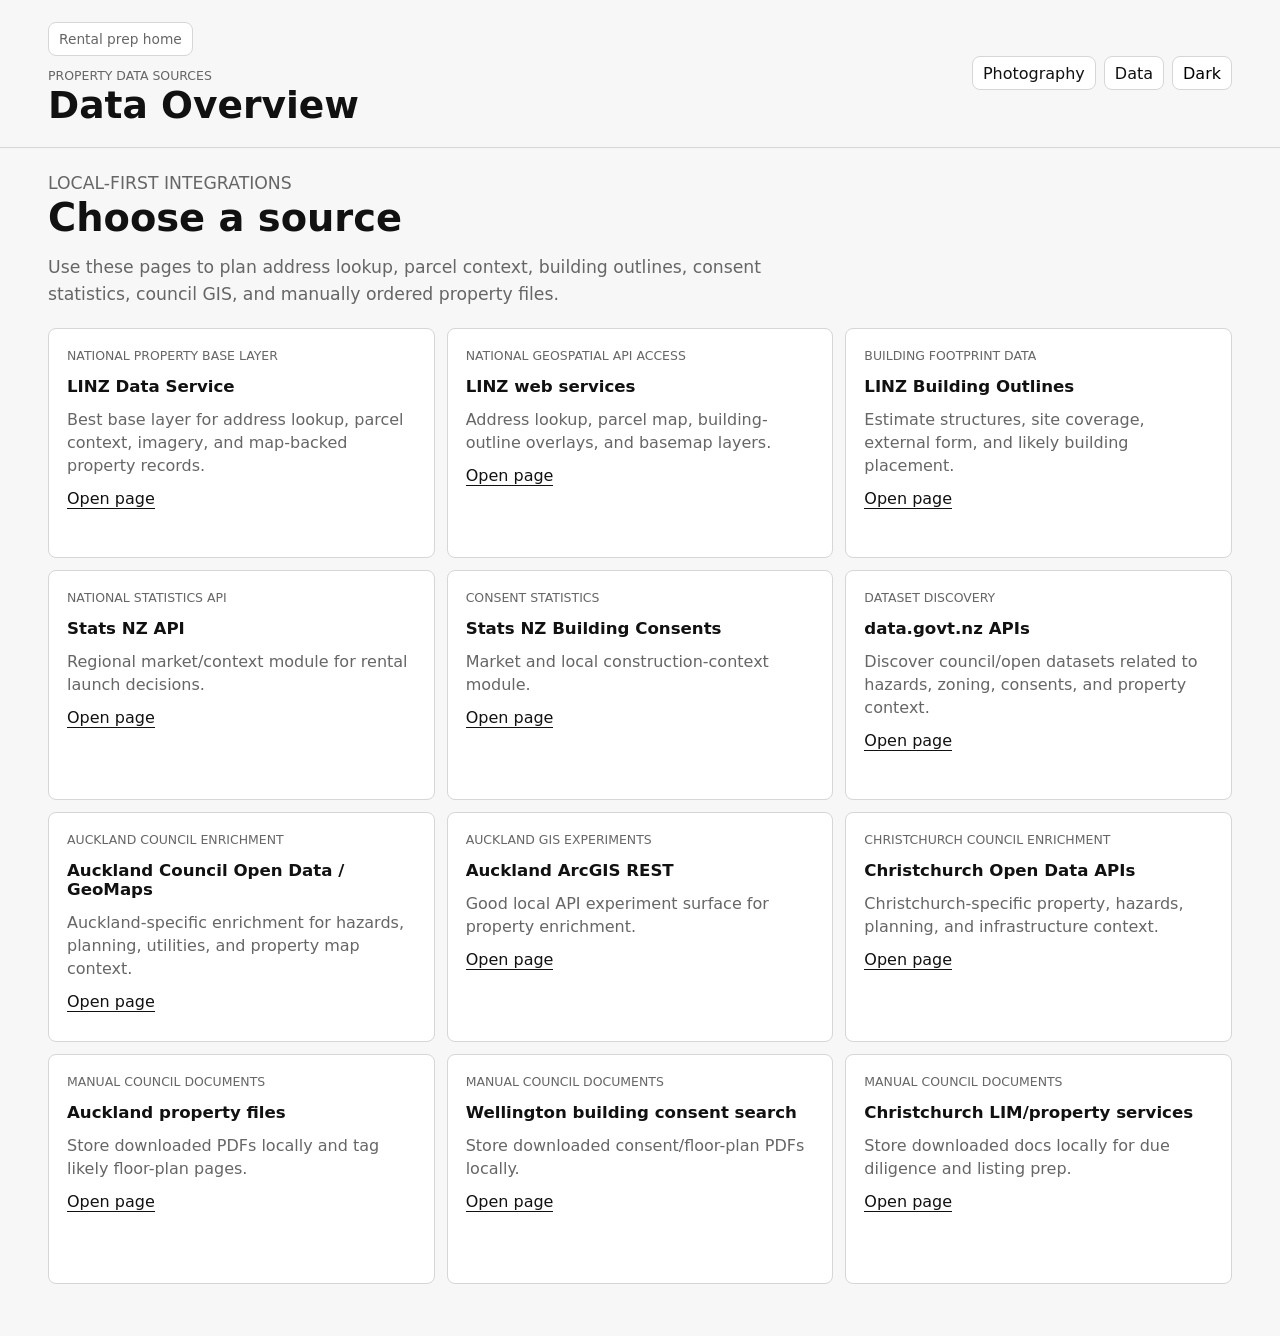
==== data/index.html @ daa04850 "update" ====
<!doctype html>
<html lang="en">
  <head>
    <meta charset="utf-8">
    <meta name="viewport" content="width=device-width, initial-scale=1">
    <title>Data Overview | Rental Launch Board</title>
    <script>document.documentElement.dataset.theme = localStorage.getItem("rental-launch-theme") || "light";</script>
    <link rel="stylesheet" href="../styles.css">
  </head>
  <body>
    <header class="topbar utility-topbar">
      <div>
        <a class="back-link" href="../">Rental prep home</a>
        <p class="eyebrow">Property data sources</p>
        <h1>Data Overview</h1>
      </div>
      <nav class="top-links" aria-label="Primary navigation">
        <a href="../photography/">Photography</a>
        <a href="./">Data</a>
        <button class="theme-toggle" type="button" data-theme-toggle aria-label="Switch colour theme"><span data-theme-label>Dark</span></button>
      </nav>
    </header>
    <main>
      <section class="section-intro">
        <p class="eyebrow">Local-first integrations</p>
        <h2>Choose a source</h2>
        <p>Use these pages to plan address lookup, parcel context, building outlines, consent statistics, council GIS, and manually ordered property files.</p>
      </section>
      <section class="data-source-grid" data-source-overview></section>
    </main>
    <script src="sources.js"></script>
    <script>
      const mount = document.querySelector("[data-source-overview]");
      mount.innerHTML = window.RENTAL_DATA_SOURCES.map((source) => `
        <article class="feature-card">
          <p class="eyebrow">${source.category}</p>
          <h3>${source.title}</h3>
          <p>${source.fit}</p>
          <a href="${source.slug}/">Open page</a>
        </article>
      `).join("");
    </script>
    <script src="../site.js"></script>
  </body>
</html>
---- styles.css ----
:root {
  color-scheme: light;
  --bg: #f7f7f7;
  --panel: #ffffff;
  --text: #111111;
  --muted: #666666;
  --soft: #e8e8e8;
  --line: #d6d6d6;
  --dark: #242424;
  --danger: #5a1f1f;
  --shadow: 0 18px 45px rgba(0, 0, 0, 0.08);
  --topbar-bg: rgba(247, 247, 247, 0.94);
  --button-text-on-dark: #ffffff;
  --hero-header-offset: 79px;
  --hover-bg: #fafafa;
  --icon-bg: #f3f3f3;
  --subtle-bg: #f9f9f9;
  --drop-bg: #fbfbfb;
  --drop-active-bg: #eeeeee;
  --dash: #adadad;
  --image-bg: #eeeeee;
}

[data-theme="dark"] {
  color-scheme: dark;
  --bg: #111111;
  --panel: #181818;
  --text: #f2f2f2;
  --muted: #ababab;
  --soft: #2a2a2a;
  --line: #3a3a3a;
  --dark: #f2f2f2;
  --danger: #f0a8a8;
  --shadow: 0 18px 45px rgba(0, 0, 0, 0.42);
  --topbar-bg: rgba(17, 17, 17, 0.94);
  --button-text-on-dark: #111111;
  --hover-bg: #202020;
  --icon-bg: #222222;
  --subtle-bg: #202020;
  --drop-bg: #161616;
  --drop-active-bg: #242424;
  --dash: #6a6a6a;
  --image-bg: #252525;
}

* {
  box-sizing: border-box;
}

body {
  margin: 0;
  background: var(--bg);
  color: var(--text);
  font-family: Inter, ui-sans-serif, system-ui, -apple-system, BlinkMacSystemFont, "Segoe UI", sans-serif;
}

button,
input,
select {
  font: inherit;
}

button {
  cursor: pointer;
}

.topbar {
  position: sticky;
  top: 0;
  z-index: 5;
  display: flex;
  align-items: center;
  justify-content: space-between;
  gap: 24px;
  padding: 22px clamp(18px, 4vw, 48px);
  background: var(--topbar-bg);
  border-bottom: 1px solid var(--line);
  backdrop-filter: blur(18px);
}

.home-topbar {
  align-items: center;
}

.utility-topbar {
  min-height: var(--hero-header-offset);
}

.top-links {
  display: flex;
  flex-wrap: wrap;
  justify-content: flex-end;
  gap: 8px;
}

.back-link,
.primary-link,
.reference-links a,
.top-links a,
.data-menu-panel a,
.feature-card a,
.sources-section a {
  color: var(--text);
  text-decoration: none;
}

.back-link,
.top-links a,
.data-menu summary,
.theme-toggle {
  display: inline-flex;
  align-items: center;
  min-height: 34px;
  padding: 0 10px;
  border: 1px solid var(--line);
  border-radius: 8px;
  background: var(--panel);
}

.data-menu {
  position: relative;
}

.data-menu summary {
  list-style: none;
  cursor: pointer;
}

.data-menu summary::-webkit-details-marker {
  display: none;
}

.data-menu-panel {
  position: absolute;
  top: calc(100% + 8px);
  right: 0;
  z-index: 20;
  display: grid;
  gap: 4px;
  width: min(340px, calc(100vw - 32px));
  max-height: min(520px, calc(100vh - 140px));
  overflow: auto;
  padding: 8px;
  border: 1px solid var(--line);
  border-radius: 8px;
  background: var(--panel);
  box-shadow: var(--shadow);
}

.data-menu-panel a {
  justify-content: flex-start;
  width: 100%;
  min-height: 34px;
  padding: 0 10px;
  border: 1px solid transparent;
  border-radius: 8px;
  background: transparent;
}

.theme-toggle {
  justify-content: center;
}

.back-link {
  width: fit-content;
  margin-bottom: 12px;
  color: var(--muted);
  font-size: 0.86rem;
}

.current-link {
  color: var(--text);
  font-weight: 700;
}

.eyebrow {
  margin: 0 0 4px;
  color: var(--muted);
  font-size: 0.78rem;
  text-transform: uppercase;
  letter-spacing: 0;
}

h1 {
  margin: 0;
  font-size: clamp(1.5rem, 3vw, 2.35rem);
  line-height: 1;
  letter-spacing: 0;
}

main {
  width: min(1280px, 100%);
  margin: 0 auto;
  padding: 22px clamp(14px, 4vw, 48px) 52px;
}

.photo-layout {
  display: grid;
  grid-template-columns: 260px minmax(0, 1fr);
  gap: 18px;
  align-items: start;
  width: min(1480px, 100%);
}

.photo-workspace {
  min-width: 0;
}

.category-sidebar {
  position: sticky;
  top: calc(var(--hero-header-offset) + 18px);
  align-self: start;
}

.category-sidebar-inner {
  display: grid;
  gap: 10px;
  padding: 14px;
  border: 1px solid var(--line);
  border-radius: 8px;
  background: var(--panel);
}

.category-nav {
  display: grid;
  gap: 6px;
}

.category-link {
  display: grid;
  gap: 4px;
  width: 100%;
  padding: 10px;
  border: 1px solid transparent;
  border-radius: 8px;
  background: transparent;
  color: var(--text);
  text-align: left;
}

.category-link:hover,
.category-link.complete {
  border-color: var(--line);
  background: var(--subtle-bg);
}

.category-link.complete .category-link-title::after {
  content: "Complete";
  margin-left: auto;
  color: var(--muted);
  font-size: 0.72rem;
  font-weight: 600;
}

.category-link-title {
  display: flex;
  align-items: center;
  gap: 8px;
  min-width: 0;
  font-weight: 700;
}

.category-link-title svg {
  flex: 0 0 auto;
}

.category-link-meta {
  color: var(--muted);
  font-size: 0.78rem;
}

.home-main {
  display: grid;
  gap: 34px;
  padding-top: 0;
}

.landing-hero {
  display: grid;
  align-content: center;
  gap: 18px;
  min-height: calc(100svh - var(--hero-header-offset));
  padding: clamp(24px, 5vw, 56px) 0;
}

.landing-hero h1,
.section-intro h2,
.roadmap-section h2 {
  margin: 0;
  font-size: clamp(3rem, 9vw, 8rem);
  line-height: 0.95;
  letter-spacing: 0;
}

.hero-slogan {
  margin: 0;
  color: var(--muted);
  font-size: clamp(1.25rem, 3vw, 2rem);
  font-weight: 650;
}

.reference-links {
  display: flex;
  flex-wrap: wrap;
  gap: 8px;
  margin-bottom: 16px;
}

.reference-links a {
  display: inline-flex;
  align-items: center;
  min-height: 34px;
  padding: 0 10px;
  border: 1px solid var(--line);
  border-radius: 8px;
  background: var(--panel);
  color: var(--muted);
  font-size: 0.88rem;
  font-weight: 600;
}

.reference-links a:hover,
.back-link:hover,
.top-links a:hover,
.data-menu summary:hover,
.data-menu-panel a:hover,
.theme-toggle:hover {
  border-color: var(--dark);
}

.section-intro h2,
.roadmap-section h2 {
  font-size: clamp(1.7rem, 3vw, 2.5rem);
}

.lede,
.section-intro p {
  max-width: 760px;
  color: var(--muted);
  font-size: 1.08rem;
  line-height: 1.55;
}

.primary-link {
  display: inline-flex;
  align-items: center;
  min-height: 42px;
  margin-top: 8px;
  padding: 0 16px;
  border-radius: 8px;
  background: var(--dark);
  color: var(--button-text-on-dark);
}

.workflow-section,
.roadmap-section,
.sources-section {
  border-top: 1px solid var(--line);
  padding-top: 28px;
}

.feature-grid {
  display: grid;
  grid-template-columns: repeat(3, minmax(0, 1fr));
  gap: 12px;
}

.feature-card {
  display: grid;
  align-content: start;
  gap: 12px;
  min-height: 230px;
  padding: 18px;
  border: 1px solid var(--line);
  border-radius: 8px;
  background: var(--panel);
}

.feature-card h3 {
  margin: 0;
  font-size: 1.04rem;
}

.feature-card p {
  margin: 0;
  color: var(--muted);
  line-height: 1.45;
}

.feature-card a,
.sources-section a {
  width: fit-content;
  border-bottom: 1px solid var(--text);
}

.data-source-grid,
.data-detail-grid {
  display: grid;
  grid-template-columns: repeat(3, minmax(0, 1fr));
  gap: 12px;
  margin-top: 20px;
}

.data-detail-hero {
  display: grid;
  gap: 14px;
  padding: clamp(26px, 6vw, 72px) 0 26px;
}

.data-detail-hero h1 {
  margin: 0;
  font-size: clamp(2.4rem, 7vw, 5.8rem);
  line-height: 0.95;
}

.data-detail-hero p {
  max-width: 840px;
  margin: 0;
  color: var(--muted);
  font-size: 1.12rem;
  line-height: 1.5;
}

.data-notes {
  display: grid;
  gap: 16px;
  margin-top: 18px;
  padding: 18px;
  border: 1px solid var(--line);
  border-radius: 8px;
  background: var(--panel);
}

.data-notes h2 {
  margin: 0;
}

.data-notes ul {
  margin: 0;
  padding-left: 20px;
  color: var(--muted);
  line-height: 1.55;
}

.data-notes label {
  display: grid;
  gap: 8px;
}

.data-notes label span {
  color: var(--muted);
  font-size: 0.86rem;
}

.data-notes textarea {
  width: 100%;
  min-height: 170px;
  resize: vertical;
  padding: 12px;
  border: 1px solid var(--line);
  border-radius: 8px;
  background: var(--drop-bg);
  color: var(--text);
  font: inherit;
}

.roadmap-list {
  display: grid;
  grid-template-columns: repeat(4, minmax(0, 1fr));
  gap: 12px;
  margin: 18px 0 0;
  padding: 0;
  list-style: none;
}

.roadmap-list li {
  padding: 18px;
  border: 1px solid var(--line);
  border-radius: 8px;
  background: var(--panel);
}

.roadmap-list span {
  font-weight: 700;
}

.roadmap-list p {
  margin: 8px 0 0;
  color: var(--muted);
  line-height: 1.45;
}

.sources-section {
  display: flex;
  flex-wrap: wrap;
  gap: 12px 18px;
  padding-bottom: 28px;
}

.sources-section .eyebrow {
  flex: 1 0 100%;
}

.toolbar,
.view-toggle,
.status-row,
.room-actions,
.modal-meta {
  display: flex;
  align-items: center;
}

.toolbar {
  flex-wrap: wrap;
  justify-content: flex-end;
  gap: 8px;
}

.icon-button,
.view-toggle button,
.status-row button,
.add-button,
.mark-final,
.delete-photo {
  border: 1px solid var(--line);
  background: var(--panel);
  color: var(--text);
}

.icon-button {
  display: inline-flex;
  align-items: center;
  gap: 8px;
  min-height: 38px;
  padding: 0 12px;
  border-radius: 8px;
}

.icon-button:hover,
.view-toggle button:hover,
.status-row button:hover,
.add-button:hover,
.mark-final:hover,
.delete-photo:hover {
  border-color: var(--dark);
}

.danger {
  color: var(--danger);
}

svg {
  width: 18px;
  height: 18px;
  fill: none;
  stroke: currentColor;
  stroke-linecap: round;
  stroke-linejoin: round;
  stroke-width: 1.8;
}

.sprites {
  display: none;
}

.summary {
  display: grid;
  grid-template-columns: repeat(3, minmax(0, 1fr));
  gap: 1px;
  overflow: hidden;
  margin-bottom: 18px;
  border: 1px solid var(--line);
  border-radius: 8px;
  background: var(--line);
}

.summary div {
  min-width: 0;
  padding: 18px;
  background: var(--panel);
}

.summary span {
  display: block;
  font-size: 2rem;
  font-weight: 650;
  line-height: 1;
}

.summary p {
  margin: 6px 0 0;
  color: var(--muted);
}

.view-toggle {
  width: fit-content;
  margin-bottom: 20px;
  padding: 3px;
  border: 1px solid var(--line);
  border-radius: 8px;
  background: var(--panel);
}

.view-toggle button {
  min-height: 34px;
  padding: 0 14px;
  border: 0;
  border-radius: 6px;
  color: var(--muted);
  background: transparent;
}

.view-toggle button.active {
  background: var(--dark);
  color: var(--button-text-on-dark);
}

.rooms-view {
  display: grid;
  gap: 12px;
}

.room {
  overflow: hidden;
  border: 1px solid var(--line);
  border-radius: 8px;
  background: var(--panel);
}

.room-toggle {
  display: grid;
  grid-template-columns: auto 1fr auto;
  align-items: center;
  gap: 14px;
  width: 100%;
  min-height: 66px;
  padding: 0 18px;
  border: 0;
  background: var(--panel);
  color: var(--text);
  text-align: left;
}

.room-toggle:hover {
  background: var(--hover-bg);
}

.room-icon {
  display: grid;
  place-items: center;
  width: 40px;
  height: 40px;
  border: 1px solid var(--line);
  border-radius: 8px;
  background: var(--icon-bg);
}

.room-title {
  min-width: 0;
}

.room-title strong {
  display: block;
  overflow: hidden;
  text-overflow: ellipsis;
  white-space: nowrap;
}

.room-title span {
  display: block;
  margin-top: 3px;
  color: var(--muted);
  font-size: 0.9rem;
}

.chevron {
  transition: transform 160ms ease;
}

.room.open .chevron {
  transform: rotate(180deg);
}

.room-body {
  display: none;
  padding: 0 18px 18px;
  border-top: 1px solid var(--soft);
}

.room.open .room-body {
  display: block;
}

.status-row {
  flex-wrap: wrap;
  gap: 8px;
  margin: 16px 0;
}

.status-row button {
  min-height: 32px;
  padding: 0 10px;
  border-radius: 999px;
  color: var(--muted);
  background: var(--subtle-bg);
}

.status-row button.active {
  background: var(--dark);
  border-color: var(--dark);
  color: var(--button-text-on-dark);
}

.upload-panel {
  display: grid;
  gap: 10px;
  margin-bottom: 18px;
}

.add-actions {
  display: flex;
  flex-wrap: wrap;
  gap: 8px;
}

.add-button {
  display: inline-flex;
  align-items: center;
  min-height: 34px;
  padding: 0 12px;
  border-radius: 8px;
  color: var(--text);
  background: var(--subtle-bg);
  cursor: pointer;
}

.add-button.primary {
  background: var(--dark);
  border-color: var(--dark);
  color: var(--button-text-on-dark);
}

.camera-button {
  border-style: dashed;
}

.add-button input {
  display: none;
}

.dropzone {
  display: grid;
  place-items: center;
  min-height: 132px;
  padding: 20px;
  border: 1px dashed var(--dash);
  border-radius: 8px;
  background: var(--drop-bg);
  color: var(--muted);
  text-align: center;
}

.dropzone.dragover {
  border-color: var(--dark);
  background: var(--drop-active-bg);
  color: var(--text);
}

.dropzone strong {
  display: block;
  margin-bottom: 4px;
  color: var(--text);
}

.dropzone label {
  display: flex;
  flex-wrap: wrap;
  align-items: center;
  justify-content: center;
  gap: 8px;
}

.dropzone select {
  min-height: 32px;
  border: 1px solid var(--line);
  border-radius: 8px;
  background: var(--panel);
  color: var(--text);
}

.photo-section {
  margin-top: 18px;
}

.section-heading {
  display: flex;
  align-items: center;
  justify-content: space-between;
  gap: 12px;
  margin-bottom: 8px;
}

.section-heading h2 {
  margin: 0;
  font-size: 0.9rem;
  line-height: 1.2;
}

.section-heading span {
  color: var(--muted);
  font-size: 0.82rem;
}

.photo-grid,
.all-view {
  display: grid;
  grid-template-columns: repeat(auto-fill, minmax(150px, 1fr));
  gap: 12px;
}

.photo-card {
  position: relative;
  overflow: hidden;
  border: 1px solid var(--line);
  border-radius: 8px;
  background: var(--panel);
}

.photo-card button.preview {
  position: relative;
  display: block;
  width: 100%;
  padding: 0;
  border: 0;
  background: var(--image-bg);
}

.photo-card img {
  display: block;
  width: 100%;
  aspect-ratio: 4 / 3;
  object-fit: cover;
}

.photo-card footer {
  display: grid;
  grid-template-columns: minmax(0, 1fr) auto auto;
  align-items: center;
  gap: 8px;
  padding: 8px;
  color: var(--muted);
  font-size: 0.78rem;
}

.photo-card footer span {
  overflow: hidden;
  text-overflow: ellipsis;
  white-space: nowrap;
}

.badges {
  position: absolute;
  top: 8px;
  left: 8px;
  display: flex;
  flex-wrap: wrap;
  gap: 6px;
}

.badge {
  display: inline-flex;
  align-items: center;
  min-height: 24px;
  padding: 0 8px;
  border: 1px solid rgba(255, 255, 255, 0.55);
  border-radius: 999px;
  background: rgba(17, 17, 17, 0.78);
  color: #ffffff;
  font-size: 0.72rem;
  font-weight: 650;
}

.badge.final {
  background: #ffffff;
  border-color: #ffffff;
  color: #111111;
}

.badge.warning {
  background: #ffffff;
  border-color: #ffffff;
  color: #111111;
}

.version-field,
.room-field {
  display: grid;
  grid-column: 1 / -1;
  gap: 4px;
}

.version-field span,
.room-field span {
  color: var(--muted);
  font-size: 0.7rem;
}

.version-field input,
.room-field select {
  width: 100%;
  min-height: 30px;
  padding: 0 8px;
  border: 1px solid var(--line);
  border-radius: 8px;
  background: var(--drop-bg);
  color: var(--text);
}

.mark-final {
  min-height: 30px;
  padding: 0 9px;
  border-radius: 8px;
  color: var(--muted);
  background: var(--subtle-bg);
  white-space: nowrap;
}

.mark-final.active {
  background: var(--dark);
  border-color: var(--dark);
  color: var(--button-text-on-dark);
}

.delete-photo {
  display: grid;
  flex: 0 0 30px;
  place-items: center;
  width: 30px;
  height: 30px;
  padding: 0;
  border-radius: 8px;
}

.empty {
  grid-column: 1 / -1;
  margin: 0;
  padding: 18px;
  border: 1px solid var(--line);
  border-radius: 8px;
  background: var(--panel);
  color: var(--muted);
}

.hidden {
  display: none;
}

.modal {
  width: min(1100px, calc(100vw - 28px));
  max-height: calc(100vh - 28px);
  padding: 0;
  border: 0;
  border-radius: 8px;
  background: var(--panel);
  box-shadow: var(--shadow);
}

.modal::backdrop {
  background: rgba(0, 0, 0, 0.72);
}

.modal img {
  display: block;
  width: 100%;
  max-height: calc(100vh - 104px);
  object-fit: contain;
  background: #111111;
}

.modal-close {
  position: absolute;
  top: 10px;
  right: 10px;
  display: grid;
  place-items: center;
  width: 38px;
  height: 38px;
  border: 1px solid rgba(255, 255, 255, 0.45);
  border-radius: 8px;
  background: rgba(0, 0, 0, 0.72);
  color: #ffffff;
}

.modal-meta {
  justify-content: space-between;
  gap: 14px;
  padding: 12px 14px;
}

.modal-meta span {
  color: var(--muted);
}

@media (max-width: 720px) {
  .topbar {
    position: static;
    align-items: flex-start;
    flex-direction: column;
  }

  :root {
    --hero-header-offset: 79px;
  }

  .toolbar,
  .icon-button {
    width: 100%;
  }

  .toolbar {
    display: grid;
    grid-template-columns: repeat(2, minmax(0, 1fr));
  }

  .icon-button {
    justify-content: center;
    padding-inline: 8px;
  }

  .summary {
    grid-template-columns: 1fr;
  }

  .photo-layout {
    grid-template-columns: 1fr;
  }

  .category-sidebar {
    position: sticky;
    top: 0;
    z-index: 4;
    margin-inline: calc(clamp(14px, 4vw, 48px) * -1);
    padding: 10px clamp(14px, 4vw, 48px);
    background: var(--bg);
    border-bottom: 1px solid var(--line);
  }

  .category-sidebar-inner {
    display: block;
    padding: 0;
    border: 0;
    background: transparent;
  }

  .category-sidebar .eyebrow {
    margin-bottom: 8px;
  }

  .category-nav {
    display: flex;
    gap: 8px;
    overflow-x: auto;
    padding-bottom: 2px;
    scroll-snap-type: x proximity;
  }

  .category-link {
    flex: 0 0 190px;
    background: var(--panel);
    border-color: var(--line);
    scroll-snap-align: start;
  }

  .room-toggle {
    grid-template-columns: auto 1fr auto;
    padding-inline: 12px;
  }

  .room-body {
    padding-inline: 12px;
  }

  .photo-grid,
  .all-view {
    grid-template-columns: repeat(2, minmax(0, 1fr));
  }

  .add-actions {
    display: grid;
    grid-template-columns: 1fr;
  }

  .add-button {
    justify-content: center;
  }

  .photo-card footer {
    grid-template-columns: 1fr auto;
  }

  .home-topbar {
    width: 100%;
  }

  .utility-topbar {
    align-items: center;
    flex-direction: row;
  }

  .top-links {
    margin-left: auto;
  }

  .data-menu {
    position: static;
  }

  .data-menu-panel {
    right: 14px;
  }

  .feature-grid,
  .roadmap-list,
  .data-source-grid,
  .data-detail-grid {
    grid-template-columns: 1fr;
  }

  .landing-hero {
    align-content: start;
    padding-top: clamp(40px, 12vh, 96px);
  }

  .reference-links {
    display: grid;
    grid-template-columns: 1fr;
    max-width: none;
  }

  .reference-links a {
    justify-content: center;
  }
}
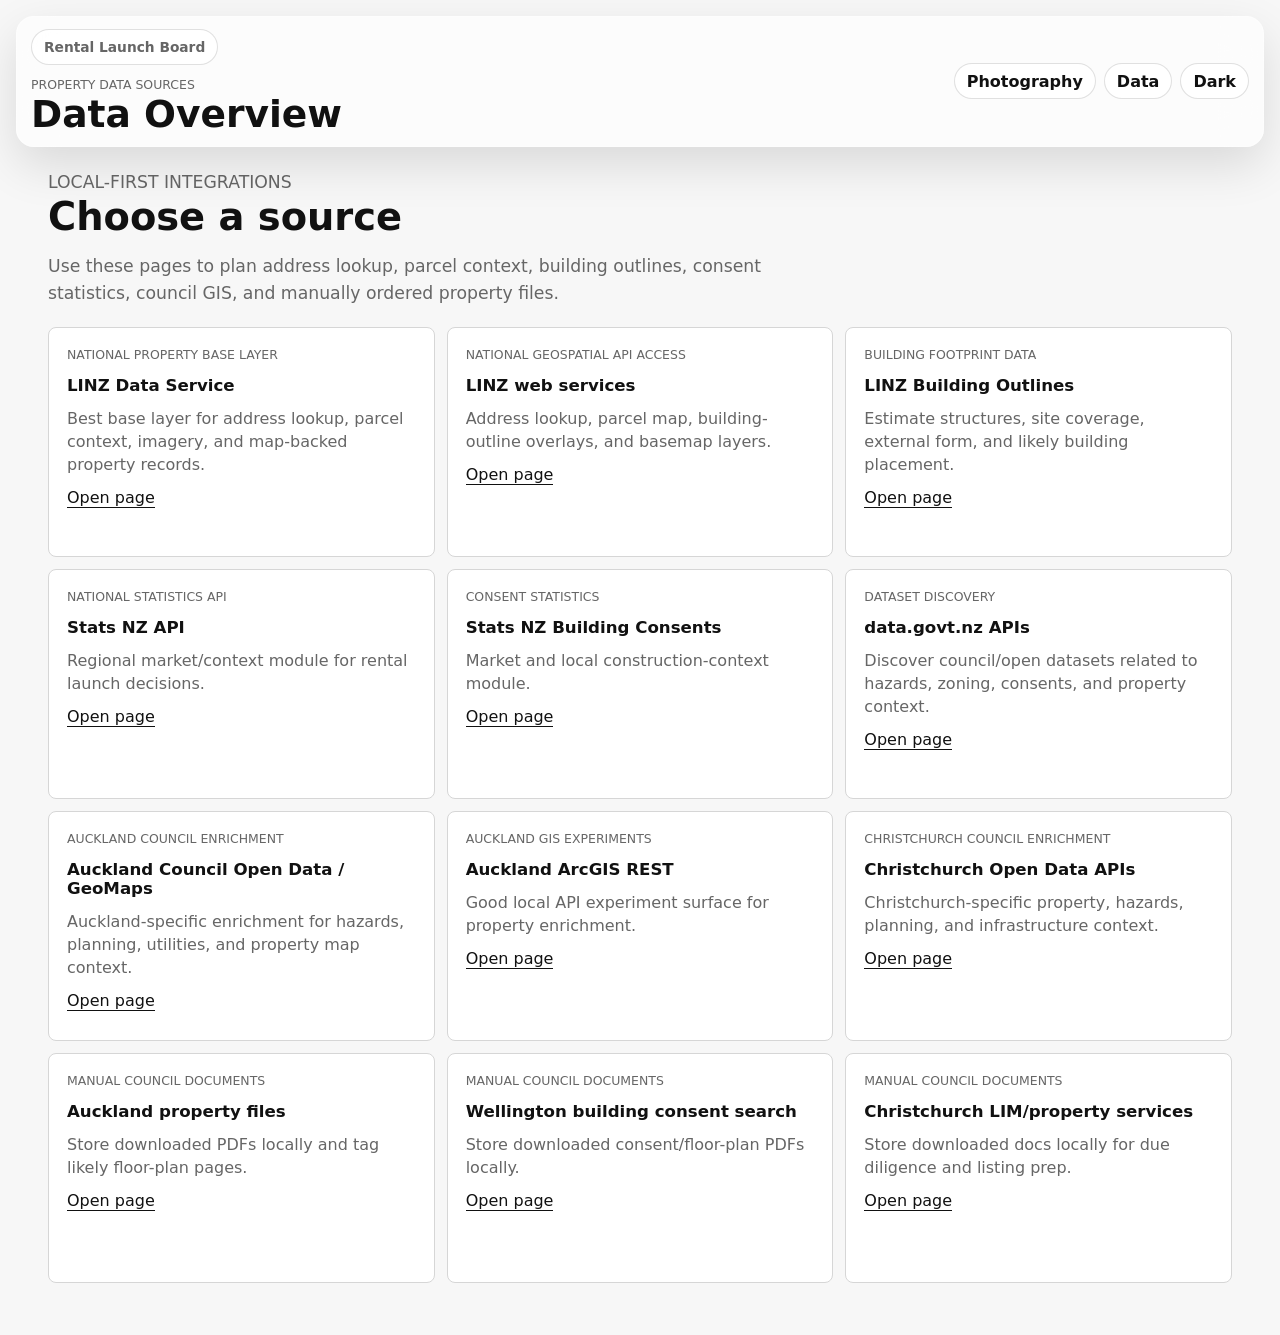
==== commit 2719f475: "Add GitHub Pages photo assets" ====
--- a/data/index.html
+++ b/data/index.html
@@ -10,7 +10,7 @@
   <body>
     <header class="topbar utility-topbar">
       <div>
-        <a class="back-link" href="../">Rental prep home</a>
+        <a class="back-link" href="../">Rental Launch Board</a>
         <p class="eyebrow">Property data sources</p>
         <h1>Data Overview</h1>
       </div>
--- a/styles.css
+++ b/styles.css
@@ -9,7 +9,9 @@
   --dark: #242424;
   --danger: #5a1f1f;
   --shadow: 0 18px 45px rgba(0, 0, 0, 0.08);
-  --topbar-bg: rgba(247, 247, 247, 0.94);
+  --topbar-bg: rgba(255, 255, 255, 0.62);
+  --topbar-control-bg: rgba(255, 255, 255, 0.72);
+  --topbar-control-hover: rgba(255, 255, 255, 0.9);
   --button-text-on-dark: #ffffff;
   --hero-header-offset: 79px;
   --hover-bg: #fafafa;
@@ -32,7 +34,9 @@
   --dark: #f2f2f2;
   --danger: #f0a8a8;
   --shadow: 0 18px 45px rgba(0, 0, 0, 0.42);
-  --topbar-bg: rgba(17, 17, 17, 0.94);
+  --topbar-bg: rgba(18, 18, 18, 0.58);
+  --topbar-control-bg: rgba(28, 28, 28, 0.72);
+  --topbar-control-hover: rgba(42, 42, 42, 0.9);
   --button-text-on-dark: #111111;
   --hover-bg: #202020;
   --icon-bg: #222222;
@@ -66,16 +70,21 @@
 
 .topbar {
   position: sticky;
-  top: 0;
+  top: 16px;
   z-index: 5;
   display: flex;
   align-items: center;
   justify-content: space-between;
   gap: 24px;
-  padding: 22px clamp(18px, 4vw, 48px);
+  width: calc(100% - 32px);
+  margin: 16px 16px 0;
+  padding: 12px 14px;
   background: var(--topbar-bg);
-  border-bottom: 1px solid var(--line);
-  backdrop-filter: blur(18px);
+  border: 1px solid rgba(255, 255, 255, 0.38);
+  border-radius: 18px;
+  box-shadow: 0 18px 48px rgba(0, 0, 0, 0.12);
+  backdrop-filter: blur(22px) saturate(150%);
+  -webkit-backdrop-filter: blur(22px) saturate(150%);
 }
 
 .home-topbar {
@@ -95,9 +104,11 @@
 
 .back-link,
 .primary-link,
+.secondary-link,
 .reference-links a,
 .top-links a,
 .data-menu-panel a,
+.data-access-row h3 a,
 .feature-card a,
 .sources-section a {
   color: var(--text);
@@ -110,11 +121,14 @@
 .theme-toggle {
   display: inline-flex;
   align-items: center;
-  min-height: 34px;
-  padding: 0 10px;
-  border: 1px solid var(--line);
-  border-radius: 8px;
-  background: var(--panel);
+  min-height: 36px;
+  padding: 0 12px;
+  border: 1px solid rgba(125, 125, 125, 0.24);
+  border-radius: 999px;
+  background: var(--topbar-control-bg);
+  box-shadow: inset 0 1px 0 rgba(255, 255, 255, 0.34);
+  color: var(--text);
+  font-weight: 650;
 }
 
 .data-menu {
@@ -276,11 +290,45 @@
 }
 
 .landing-hero {
+  position: relative;
+  isolation: isolate;
   display: grid;
   align-content: center;
   gap: 18px;
+  width: 100vw;
+  margin-left: calc(50% - 50vw);
+  margin-right: calc(50% - 50vw);
   min-height: calc(100svh - var(--hero-header-offset));
-  padding: clamp(24px, 5vw, 56px) 0;
+  overflow: hidden;
+  padding-block: clamp(24px, 5vw, 56px);
+  padding-inline: max(clamp(14px, 4vw, 48px), calc((100vw - 1280px) / 2 + clamp(14px, 4vw, 48px)));
+  background-image: url("bg-hero.webp");
+  background-position: center;
+  background-size: cover;
+  color: #ffffff;
+}
+
+.landing-hero::before {
+  content: "";
+  position: absolute;
+  inset: 0;
+  z-index: 0;
+  pointer-events: none;
+  background:
+    linear-gradient(90deg, rgba(0, 0, 0, 0.68), rgba(0, 0, 0, 0.36) 52%, rgba(0, 0, 0, 0.2)),
+    linear-gradient(0deg, rgba(0, 0, 0, 0.38), rgba(0, 0, 0, 0.12));
+}
+
+.landing-hero > * {
+  position: relative;
+  z-index: 1;
+}
+
+.landing-hero h1,
+.landing-hero .hero-slogan {
+  max-width: 920px;
+  color: #ffffff;
+  text-shadow: 0 2px 28px rgba(0, 0, 0, 0.42);
 }
 
 .landing-hero h1,
@@ -299,6 +347,25 @@
   font-weight: 650;
 }
 
+.js-reveal-ready .reveal-item {
+  opacity: 0;
+  transform: translateY(18px);
+  filter: blur(4px);
+  transition:
+    opacity 520ms ease,
+    transform 520ms ease,
+    filter 520ms ease,
+    border-color 180ms ease;
+  transition-delay: var(--reveal-delay, 0ms);
+  will-change: opacity, transform, filter;
+}
+
+.js-reveal-ready .reveal-item.is-visible {
+  opacity: 1;
+  transform: translateY(0);
+  filter: blur(0);
+}
+
 .reference-links {
   display: flex;
   flex-wrap: wrap;
@@ -328,6 +395,13 @@
   border-color: var(--dark);
 }
 
+.back-link:hover,
+.top-links a:hover,
+.data-menu summary:hover,
+.theme-toggle:hover {
+  background: var(--topbar-control-hover);
+}
+
 .section-intro h2,
 .roadmap-section h2 {
   font-size: clamp(1.7rem, 3vw, 2.5rem);
@@ -354,6 +428,7 @@
 
 .workflow-section,
 .roadmap-section,
+.data-access-section,
 .sources-section {
   border-top: 1px solid var(--line);
   padding-top: 28px;
@@ -462,6 +537,148 @@
   background: var(--drop-bg);
   color: var(--text);
   font: inherit;
+}
+
+.data-access-section {
+  display: grid;
+  gap: 18px;
+}
+
+.data-access-list {
+  display: grid;
+  gap: 10px;
+}
+
+.data-access-row {
+  display: grid;
+  grid-template-columns: minmax(260px, 1.5fr) minmax(150px, 0.8fr) minmax(210px, 1fr) minmax(140px, 0.8fr);
+  gap: 14px;
+  padding: 16px;
+  border: 1px solid var(--line);
+  border-radius: 8px;
+  background: var(--panel);
+}
+
+.data-access-row h3,
+.data-access-row p {
+  margin: 0;
+}
+
+.data-access-row h3 {
+  margin-bottom: 8px;
+  font-size: 1rem;
+}
+
+.data-access-row h3 a {
+  border-bottom: 1px solid transparent;
+}
+
+.data-access-row h3 a:hover {
+  border-color: var(--text);
+}
+
+.data-access-row p {
+  color: var(--muted);
+  line-height: 1.45;
+}
+
+.data-access-row > div span {
+  display: block;
+  margin-bottom: 7px;
+  color: var(--text);
+  font-size: 0.75rem;
+  font-weight: 750;
+  text-transform: uppercase;
+  letter-spacing: 0.06em;
+}
+
+.data-safe-interface {
+  display: grid;
+  gap: 18px;
+  margin-top: 18px;
+  padding: 18px;
+  border: 1px solid var(--line);
+  border-radius: 8px;
+  background: var(--panel);
+}
+
+.data-safe-interface h2,
+.data-safe-interface p {
+  margin: 0;
+}
+
+.data-safe-interface h2 {
+  margin-bottom: 8px;
+}
+
+.data-safe-interface p:not(.eyebrow) {
+  max-width: 860px;
+  color: var(--muted);
+  line-height: 1.5;
+}
+
+.safe-action-row {
+  display: flex;
+  flex-wrap: wrap;
+  gap: 10px;
+}
+
+.secondary-link {
+  display: inline-flex;
+  align-items: center;
+  min-height: 42px;
+  margin-top: 8px;
+  padding: 0 16px;
+  border: 1px solid var(--line);
+  border-radius: 8px;
+  background: var(--drop-bg);
+}
+
+.secondary-link:hover {
+  border-color: var(--dark);
+}
+
+.data-config-form {
+  display: grid;
+  grid-template-columns: repeat(2, minmax(0, 1fr));
+  gap: 12px;
+}
+
+.data-config-form label {
+  display: grid;
+  gap: 6px;
+}
+
+.data-config-form span {
+  color: var(--muted);
+  font-size: 0.78rem;
+}
+
+.data-config-form input,
+.data-config-form select {
+  width: 100%;
+  min-height: 40px;
+  padding: 0 10px;
+  border: 1px solid var(--line);
+  border-radius: 8px;
+  background: var(--drop-bg);
+  color: var(--text);
+}
+
+.data-config-form button {
+  justify-self: start;
+  min-height: 42px;
+  padding: 0 16px;
+  border: 1px solid var(--dark);
+  border-radius: 8px;
+  background: var(--dark);
+  color: var(--button-text-on-dark);
+}
+
+.save-state {
+  min-height: 1.3em;
+  color: var(--muted);
+  font-size: 0.86rem;
 }
 
 .roadmap-list {
@@ -1001,15 +1218,29 @@
   color: var(--muted);
 }
 
+@media (max-width: 980px) {
+  .feature-grid,
+  .data-source-grid,
+  .data-detail-grid {
+    grid-template-columns: repeat(2, minmax(0, 1fr));
+  }
+
+  .data-access-row {
+    grid-template-columns: repeat(2, minmax(0, 1fr));
+  }
+
+  .roadmap-list {
+    grid-template-columns: repeat(2, minmax(0, 1fr));
+  }
+}
+
 @media (max-width: 720px) {
   .topbar {
-    position: static;
+    position: sticky;
     align-items: flex-start;
     flex-direction: column;
-  }
-
-  :root {
-    --hero-header-offset: 79px;
+    gap: 14px;
+    padding-block: 16px;
   }
 
   .toolbar,
@@ -1099,16 +1330,26 @@
   }
 
   .home-topbar {
+    width: calc(100% - 32px);
+  }
+
+  .utility-topbar {
+    align-items: flex-start;
+    flex-direction: column;
+  }
+
+  .top-links {
+    display: grid;
+    grid-template-columns: repeat(2, minmax(0, 1fr));
     width: 100%;
-  }
-
-  .utility-topbar {
-    align-items: center;
-    flex-direction: row;
-  }
-
-  .top-links {
-    margin-left: auto;
+    margin-left: 0;
+  }
+
+  .top-links a,
+  .data-menu summary,
+  .theme-toggle {
+    justify-content: center;
+    width: 100%;
   }
 
   .data-menu {
@@ -1126,8 +1367,26 @@
     grid-template-columns: 1fr;
   }
 
+  .data-access-row,
+  .data-config-form {
+    grid-template-columns: 1fr;
+  }
+
+  .safe-action-row {
+    display: grid;
+    grid-template-columns: 1fr;
+  }
+
+  .safe-action-row .primary-link,
+  .safe-action-row .secondary-link,
+  .data-config-form button {
+    justify-content: center;
+    width: 100%;
+  }
+
   .landing-hero {
     align-content: start;
+    min-height: calc(100svh - var(--hero-header-offset));
     padding-top: clamp(40px, 12vh, 96px);
   }
 
@@ -1141,3 +1400,12 @@
     justify-content: center;
   }
 }
+
+@media (prefers-reduced-motion: reduce) {
+  .js-reveal-ready .reveal-item {
+    opacity: 1;
+    transform: none;
+    filter: none;
+    transition: none;
+  }
+}
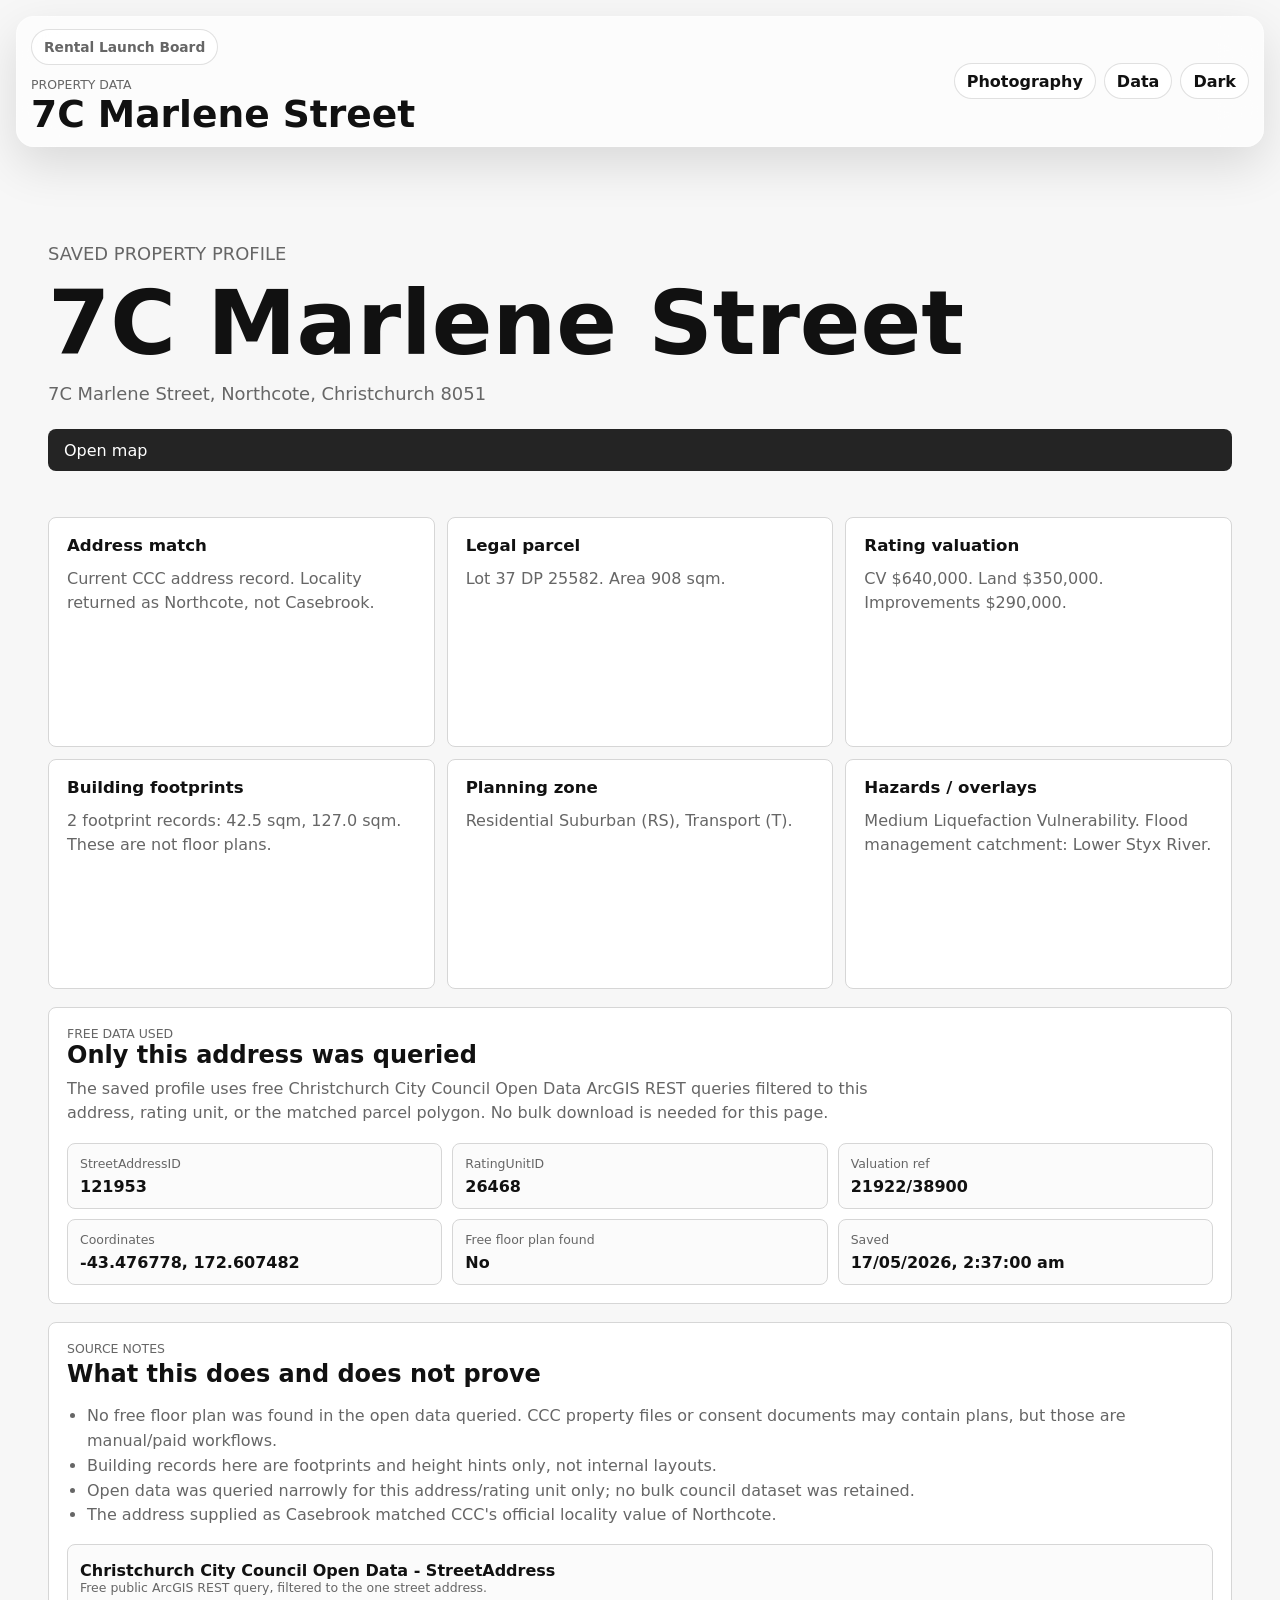
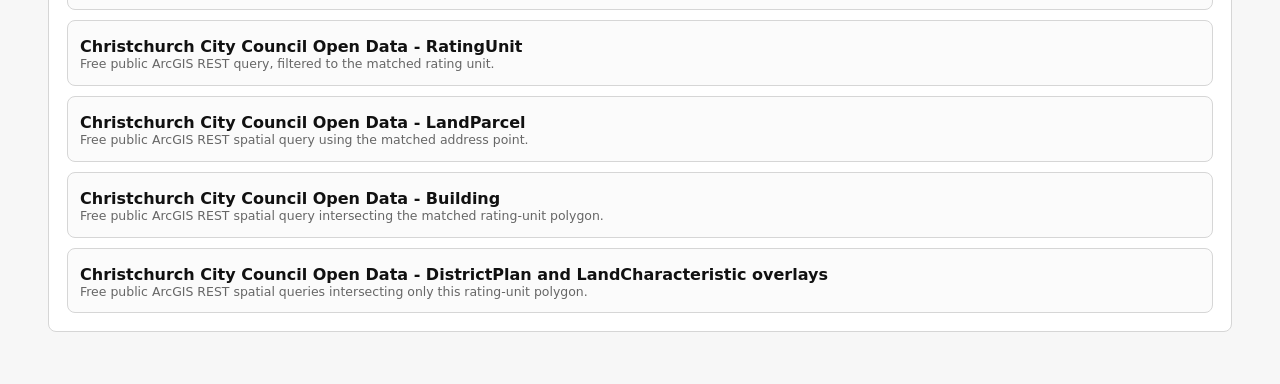
==== commit b1f2ec78: "Fix mobile photography layout and add property data" ====
--- a/data/index.html
+++ b/data/index.html
@@ -11,8 +11,8 @@
     <header class="topbar utility-topbar">
       <div>
         <a class="back-link" href="../">Rental Launch Board</a>
-        <p class="eyebrow">Property data sources</p>
-        <h1>Data Overview</h1>
+        <p class="eyebrow">Property data</p>
+        <h1>7C Marlene Street</h1>
       </div>
       <nav class="top-links" aria-label="Primary navigation">
         <a href="../photography/">Photography</a>
@@ -21,25 +21,11 @@
       </nav>
     </header>
     <main>
-      <section class="section-intro">
-        <p class="eyebrow">Local-first integrations</p>
-        <h2>Choose a source</h2>
-        <p>Use these pages to plan address lookup, parcel context, building outlines, consent statistics, council GIS, and manually ordered property files.</p>
-      </section>
-      <section class="data-source-grid" data-source-overview></section>
+      <section data-property-profile></section>
     </main>
     <script src="sources.js"></script>
-    <script>
-      const mount = document.querySelector("[data-source-overview]");
-      mount.innerHTML = window.RENTAL_DATA_SOURCES.map((source) => `
-        <article class="feature-card">
-          <p class="eyebrow">${source.category}</p>
-          <h3>${source.title}</h3>
-          <p>${source.fit}</p>
-          <a href="${source.slug}/">Open page</a>
-        </article>
-      `).join("");
-    </script>
+    <script src="property-profile.js"></script>
+    <script src="property-page.js"></script>
     <script src="../site.js"></script>
   </body>
 </html>
--- a/styles.css
+++ b/styles.css
@@ -56,6 +56,7 @@
   background: var(--bg);
   color: var(--text);
   font-family: Inter, ui-sans-serif, system-ui, -apple-system, BlinkMacSystemFont, "Segoe UI", sans-serif;
+  overflow-x: clip;
 }
 
 button,
@@ -681,6 +682,44 @@
   font-size: 0.86rem;
 }
 
+.property-facts,
+.property-source-list {
+  display: grid;
+  gap: 10px;
+}
+
+.property-facts {
+  grid-template-columns: repeat(3, minmax(0, 1fr));
+}
+
+.property-facts div,
+.property-source-list a {
+  padding: 12px;
+  border: 1px solid var(--line);
+  border-radius: 8px;
+  background: var(--drop-bg);
+}
+
+.property-facts span,
+.property-source-list span {
+  display: block;
+  color: var(--muted);
+  font-size: 0.78rem;
+  line-height: 1.35;
+}
+
+.property-facts strong,
+.property-source-list strong {
+  display: block;
+  margin-top: 4px;
+  color: var(--text);
+}
+
+.property-source-list a {
+  color: var(--text);
+  text-decoration: none;
+}
+
 .roadmap-list {
   display: grid;
   grid-template-columns: repeat(4, minmax(0, 1fr));
@@ -1263,21 +1302,35 @@
   }
 
   .photo-layout {
-    grid-template-columns: 1fr;
+    grid-template-columns: minmax(0, 1fr);
+    width: 100%;
+    min-width: 0;
+    overflow-x: clip;
   }
 
   .category-sidebar {
     position: sticky;
     top: 0;
     z-index: 4;
+    width: auto;
+    min-width: 0;
+    max-width: calc(100vw - 28px);
     margin-inline: calc(clamp(14px, 4vw, 48px) * -1);
     padding: 10px clamp(14px, 4vw, 48px);
     background: var(--bg);
     border-bottom: 1px solid var(--line);
   }
 
+  .photo-workspace {
+    width: 100%;
+    min-width: 0;
+    overflow-x: clip;
+  }
+
   .category-sidebar-inner {
     display: block;
+    width: 100%;
+    min-width: 0;
     padding: 0;
     border: 0;
     background: transparent;
@@ -1290,13 +1343,18 @@
   .category-nav {
     display: flex;
     gap: 8px;
+    width: 100%;
+    max-width: 100%;
     overflow-x: auto;
+    overflow-y: hidden;
     padding-bottom: 2px;
     scroll-snap-type: x proximity;
+    -webkit-overflow-scrolling: touch;
   }
 
   .category-link {
-    flex: 0 0 190px;
+    flex: 0 0 min(190px, 68vw);
+    max-width: 68vw;
     background: var(--panel);
     border-color: var(--line);
     scroll-snap-align: start;
@@ -1368,7 +1426,8 @@
   }
 
   .data-access-row,
-  .data-config-form {
+  .data-config-form,
+  .property-facts {
     grid-template-columns: 1fr;
   }
 
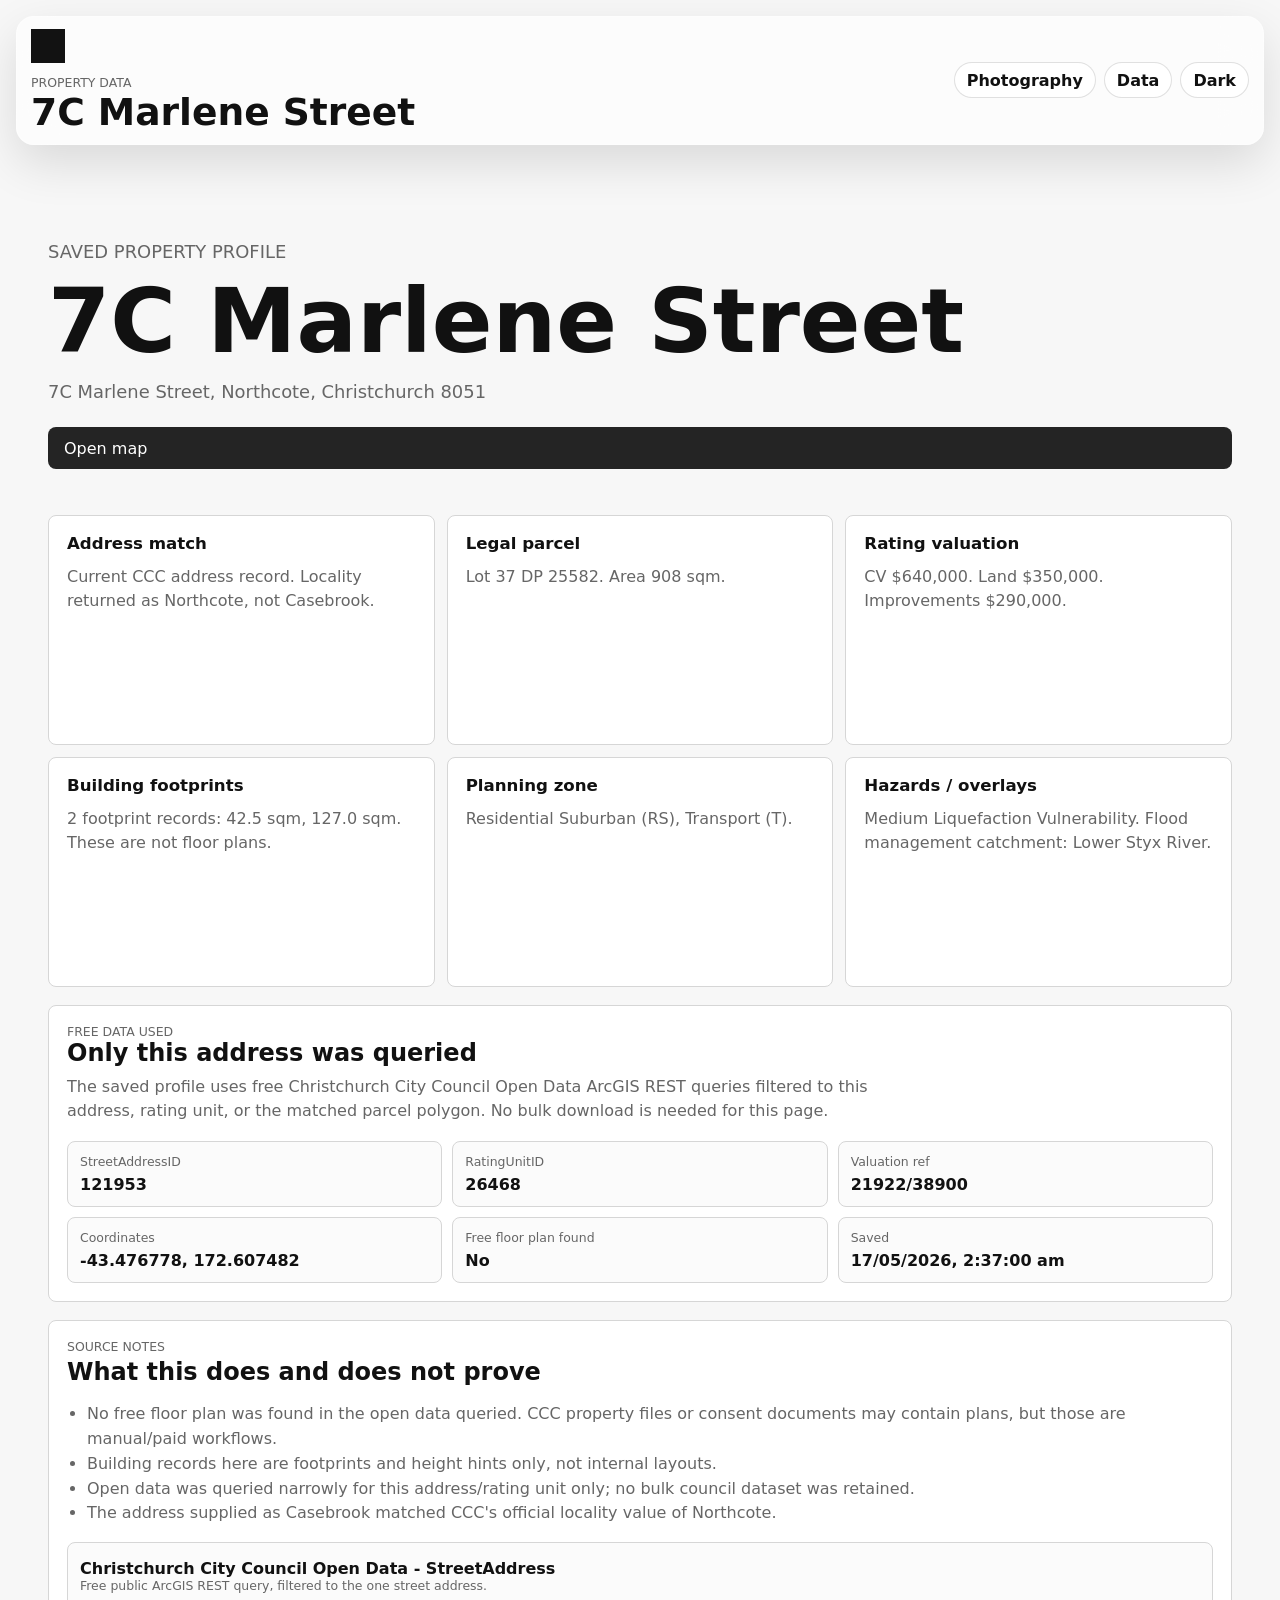
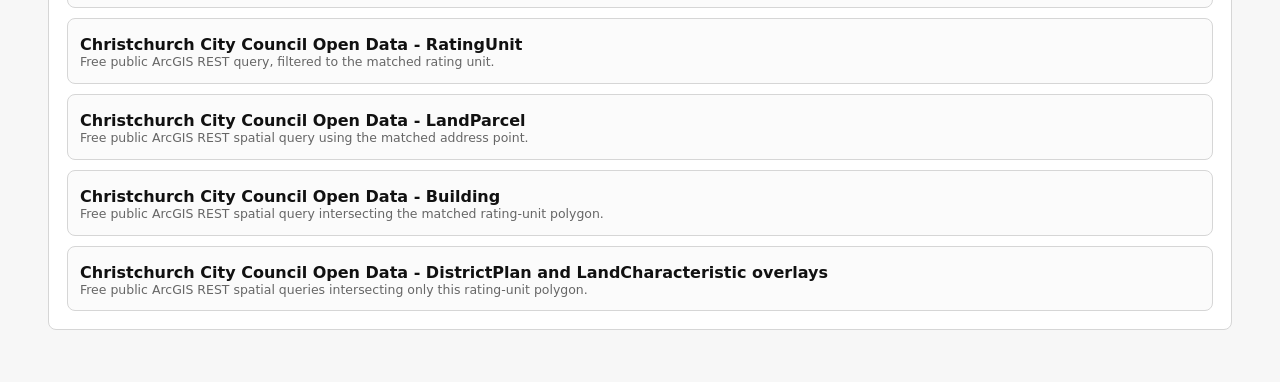
==== commit 44a6f13f: "Use LeaseReady logo in headers" ====
--- a/data/index.html
+++ b/data/index.html
@@ -10,7 +10,9 @@
   <body>
     <header class="topbar utility-topbar">
       <div>
-        <a class="back-link" href="../">Rental Launch Board</a>
+        <a class="brand-logo" href="../" aria-label="LeaseReady home">
+          <svg aria-hidden="true"><use href="../assets/leaseready-logo.svg#leaseready-logo"></use></svg>
+        </a>
         <p class="eyebrow">Property data</p>
         <h1>7C Marlene Street</h1>
       </div>
--- a/styles.css
+++ b/styles.css
@@ -92,6 +92,30 @@
   align-items: center;
 }
 
+.brand-logo {
+  display: inline-flex;
+  align-items: center;
+  width: 34px;
+  height: 34px;
+  margin-bottom: 12px;
+  color: #121212;
+  text-decoration: none;
+}
+
+[data-theme="dark"] .brand-logo {
+  color: #ffffff;
+}
+
+.home-topbar .brand-logo {
+  margin-bottom: 0;
+}
+
+.brand-logo svg {
+  display: block;
+  width: 100%;
+  height: 100%;
+}
+
 .utility-topbar {
   min-height: var(--hero-header-offset);
 }
